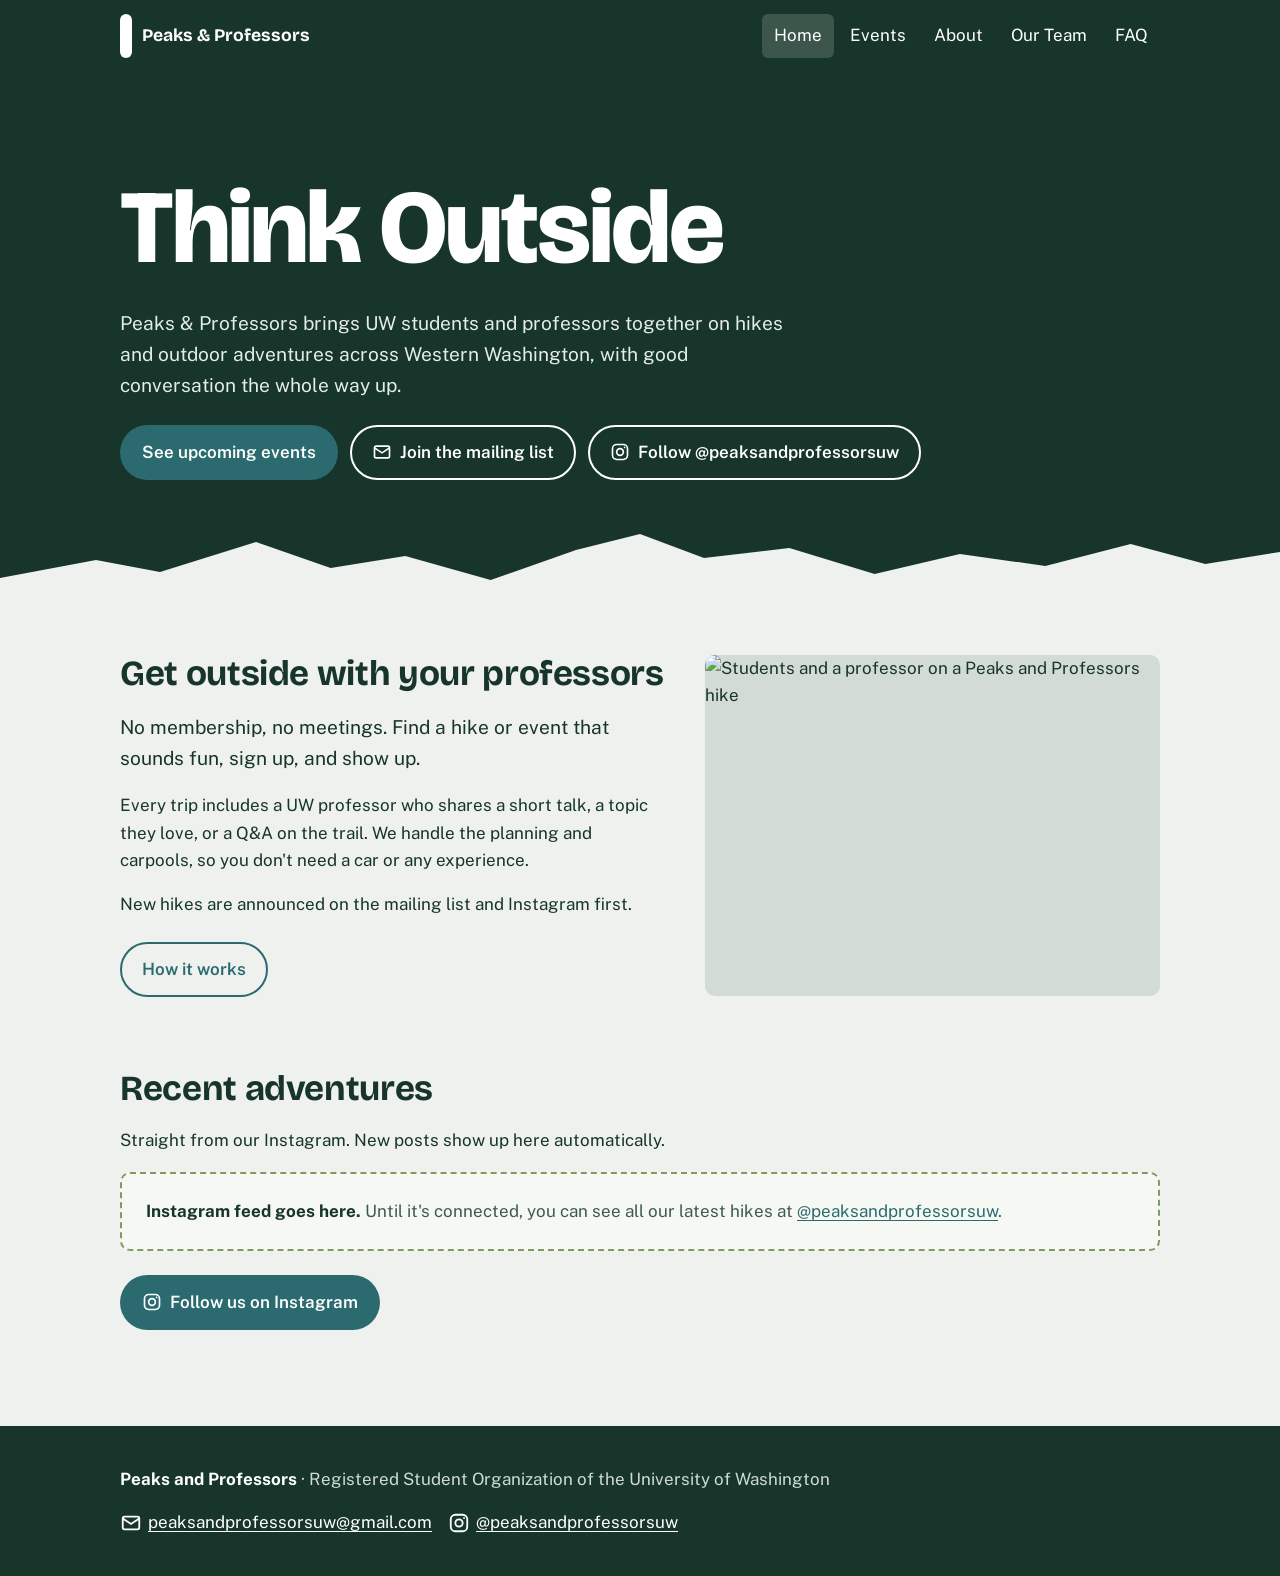
==== index.html @ 07c4d4b0 "Add files via upload" ====
<!doctype html>
<html lang="en">
<head>
  <meta charset="utf-8">
  <meta name="viewport" content="width=device-width, initial-scale=1">
  <title>Peaks and Professors UW</title>
  <meta name="description" content="A UW student organization connecting students and professors through outdoor adventures in Western Washington.">
  <meta property="og:title" content="Peaks and Professors UW">
  <meta property="og:description" content="A UW student organization connecting students and professors through outdoor adventures in Western Washington.">
  <meta property="og:image" content="images/logo.png">
  <link rel="icon" href="images/logo.png">
  <link rel="preconnect" href="https://fonts.googleapis.com">
  <link rel="preconnect" href="https://fonts.gstatic.com" crossorigin>
  <link href="https://fonts.googleapis.com/css2?family=Bricolage+Grotesque:opsz,wght@12..96,700;12..96,800&family=Public+Sans:wght@400;600;700&display=swap" rel="stylesheet">
  <link rel="stylesheet" href="css/style.css">
</head>
<body>
  <a class="skip" href="#main">Skip to content</a>

  <!-- ===== MENU (same on every page) ===== -->
  <header class="site-header">
    <div class="wrap">
      <a class="brand" href="index.html"><img src="images/logo.png" alt="">Peaks &amp; Professors</a>
      <button class="nav-toggle" aria-expanded="false" aria-controls="nav">Menu</button>
      <nav class="nav" id="nav" aria-label="Main">
        <ul>
        <li><a href="index.html" aria-current="page">Home</a></li>
        <li><a href="events.html">Events</a></li>
        <li><a href="about.html">About</a></li>
        <li><a href="team.html">Our Team</a></li>
        <li><a href="faq.html">FAQ</a></li>
        </ul>
      </nav>
    </div>
  </header>

  <main id="main">
    <div class="hero">
      <div class="wrap">
        <h1>Think Outside</h1>
        <p>Peaks &amp; Professors brings UW students and professors together on hikes and outdoor adventures across Western Washington, with good conversation the whole way up.</p>
        <div class="actions">
          <a class="btn btn-primary" href="events.html">See upcoming events</a>
          <a class="btn btn-ghost" href="https://mailman11.u.washington.edu/mailman/listinfo/peaksandprofessorsuw"><svg viewBox="0 0 24 24" fill="none" stroke="currentColor" stroke-width="2" aria-hidden="true"><rect x="3" y="5" width="18" height="14" rx="2"/><path d="m3 7 9 6 9-6"/></svg>Join the mailing list</a>
          <a class="btn btn-ghost" href="https://www.instagram.com/peaksandprofessorsuw/"><svg viewBox="0 0 24 24" fill="none" stroke="currentColor" stroke-width="2" aria-hidden="true"><rect x="3" y="3" width="18" height="18" rx="5"/><circle cx="12" cy="12" r="4"/><circle cx="17.5" cy="6.5" r="1" fill="currentColor" stroke="none"/></svg>Follow @peaksandprofessorsuw</a>
        </div>
      </div>
      <svg class="ridge" viewBox="0 0 1200 70" preserveAspectRatio="none" aria-hidden="true"><path d="M0,70 L0,50 L90,32 L150,44 L240,14 L310,40 L380,28 L460,52 L540,22 L600,6 L660,30 L740,20 L820,46 L900,26 L980,38 L1060,16 L1130,36 L1200,24 L1200,70 Z"/></svg>
    </div>

    <section>
      <div class="wrap split">
        <div class="read">
          <h2>Get outside with your professors</h2>
          <p class="lede">No membership, no meetings. Find a hike or event that sounds fun, sign up, and show up.</p>
          <p>Every trip includes a UW professor who shares a short talk, a topic they love, or a Q&amp;A on the trail. We handle the planning and carpools, so you don't need a car or any experience.</p>
          <p>New hikes are announced on the mailing list and Instagram first.</p>
          <div class="actions">
            <a class="btn btn-outline" href="faq.html">How it works</a>
          </div>
        </div>
        <img src="images/group.jpg" alt="Students and a professor on a Peaks and Professors hike">
      </div>
    </section>

    <section>
      <div class="wrap">
        <h2>Recent adventures</h2>
        <p>Straight from our Instagram. New posts show up here automatically.</p>

        <!-- ===== INSTAGRAM FEED =====
             Paste the embed code from your Instagram widget service
             (SociableKIT, Tagembed, etc.) in place of the box below.
             Delete everything from <div class="todo"> to its closing </div>. -->
        <div class="todo">
          <strong>Instagram feed goes here.</strong> Until it's connected, you can see all our latest hikes at
          <a href="https://www.instagram.com/peaksandprofessorsuw/">@peaksandprofessorsuw</a>.
        </div>
        <!-- ===== END INSTAGRAM FEED ===== -->

        <div class="actions">
          <a class="btn btn-primary" href="https://www.instagram.com/peaksandprofessorsuw/"><svg viewBox="0 0 24 24" fill="none" stroke="currentColor" stroke-width="2" aria-hidden="true"><rect x="3" y="3" width="18" height="18" rx="5"/><circle cx="12" cy="12" r="4"/><circle cx="17.5" cy="6.5" r="1" fill="currentColor" stroke="none"/></svg>Follow us on Instagram</a>
        </div>
      </div>
    </section>
  </main>

  <!-- ===== FOOTER (same on every page) ===== -->
  <footer class="site-footer">
    <div class="wrap">
      <div>
        <p style="margin:0"><b style="color:#fff">Peaks and Professors</b> &middot; Registered Student Organization of the University of Washington</p>
      </div>
      <div class="socials">
        <a href="mailto:peaksandprofessorsuw@gmail.com"><svg viewBox="0 0 24 24" fill="none" stroke="currentColor" stroke-width="2" aria-hidden="true"><rect x="3" y="5" width="18" height="14" rx="2"/><path d="m3 7 9 6 9-6"/></svg>peaksandprofessorsuw@gmail.com</a>
        <a href="https://www.instagram.com/peaksandprofessorsuw/"><svg viewBox="0 0 24 24" fill="none" stroke="currentColor" stroke-width="2" aria-hidden="true"><rect x="3" y="3" width="18" height="18" rx="5"/><circle cx="12" cy="12" r="4"/><circle cx="17.5" cy="6.5" r="1" fill="currentColor" stroke="none"/></svg>@peaksandprofessorsuw</a>
      </div>
    </div>
  </footer>

  <script src="js/config.js"></script>
  <script src="js/site.js"></script>
</body>
</html>
---- css/style.css ----
/* Peaks and Professors UW — site styles
   Colors live here. Change a value once and it updates everywhere. */
:root {
  --fog: #EEF1EE;      /* page background */
  --snow: #FFFFFF;     /* panels */
  --fir: #17352A;      /* text, header */
  --fir-soft: #3E5A4E; /* secondary text */
  --lake: #2B6B70;     /* buttons and links */
  --lake-dark: #1F5357;
  --moss: #7E9C5F;     /* checkmarks, small accents */
  --line: #D3DBD5;     /* borders */
  --radius: 10px;
  --max: 1080px;
  --read: 68ch;
}

* { box-sizing: border-box; }
html { scroll-behavior: smooth; }
@media (prefers-reduced-motion: reduce) { html { scroll-behavior: auto; } }

body {
  margin: 0;
  background: var(--fog);
  color: var(--fir);
  font-family: "Public Sans", system-ui, sans-serif;
  font-size: 1.0625rem;
  line-height: 1.6;
}

h1, h2, h3 {
  font-family: "Bricolage Grotesque", "Public Sans", sans-serif;
  line-height: 1.15;
  margin: 0 0 .5em;
}
h1 { font-size: clamp(2.4rem, 6vw, 4.2rem); font-weight: 800; letter-spacing: -.02em; }
h2 { font-size: clamp(1.6rem, 3.4vw, 2.2rem); font-weight: 700; letter-spacing: -.01em; }
h3 { font-size: 1.2rem; font-weight: 700; }
p { margin: 0 0 1em; }
a { color: var(--lake); text-underline-offset: 3px; }
a:hover { color: var(--lake-dark); }
img { max-width: 100%; display: block; }

:focus-visible { outline: 3px solid var(--lake); outline-offset: 3px; border-radius: 4px; }

.skip { position: absolute; left: -999px; }
.skip:focus { left: 16px; top: 16px; background: var(--snow); padding: .5em 1em; z-index: 10; }

.wrap { max-width: var(--max); margin: 0 auto; padding: 0 20px; }
.read { max-width: var(--read); }

/* ---------- Header / menu ---------- */
.site-header { background: var(--fir); color: var(--snow); }
.site-header .wrap {
  display: flex; align-items: center; justify-content: space-between;
  gap: 16px; min-height: 72px;
}
.brand { display: flex; align-items: center; gap: 10px; color: var(--snow); text-decoration: none; font-family: "Bricolage Grotesque", sans-serif; font-weight: 700; font-size: 1.1rem; }
.brand img { height: 44px; width: auto; background: var(--snow); border-radius: 6px; padding: 2px 6px; }
.nav-toggle { display: none; background: none; border: 1px solid rgba(255,255,255,.4); color: var(--snow); border-radius: 6px; padding: 6px 12px; font: inherit; cursor: pointer; }
.nav ul { list-style: none; margin: 0; padding: 0; display: flex; gap: 4px; }
.nav a { color: var(--snow); text-decoration: none; padding: 8px 12px; border-radius: 6px; display: block; }
.nav a:hover { background: rgba(255,255,255,.1); color: var(--snow); }
.nav a[aria-current="page"] { background: rgba(255,255,255,.16); }

@media (max-width: 760px) {
  .nav-toggle { display: block; }
  .nav { display: none; position: absolute; left: 0; right: 0; top: 72px; background: var(--fir); padding: 8px 20px 16px; z-index: 5; }
  .nav.open { display: block; }
  .nav ul { flex-direction: column; }
  .site-header { position: relative; }
}

/* ---------- Page title with ridgeline ---------- */
.page-title { background: var(--fir); color: var(--snow); padding: 48px 0 0; }
.page-title p { color: #CFDCD4; max-width: var(--read); font-size: 1.15rem; }
.ridge { display: block; width: 100%; height: 70px; margin-top: 24px; }
.ridge path { fill: var(--fog); }

/* ---------- Home hero ---------- */
.hero {
  position: relative; color: var(--snow);
  background: var(--fir) url("../images/hero.jpg") center 40% / cover no-repeat;
}
.hero::before { content: ""; position: absolute; inset: 0; background: linear-gradient(180deg, rgba(23,53,42,.55), rgba(23,53,42,.8)); }
.hero .wrap { position: relative; padding-top: 96px; padding-bottom: 24px; }
.hero h1 { font-size: clamp(3rem, 10vw, 6.5rem); margin-bottom: .2em; }
.hero p { max-width: 56ch; font-size: 1.2rem; color: #E4ECE7; }
.hero .ridge { position: relative; }

/* ---------- Buttons ---------- */
.actions { display: flex; flex-wrap: wrap; gap: 12px; margin-top: 24px; }
.btn {
  display: inline-flex; align-items: center; gap: 8px;
  padding: 12px 20px; border-radius: 999px; font-weight: 600;
  text-decoration: none; border: 2px solid transparent;
}
.btn-primary { background: var(--lake); color: var(--snow); }
.btn-primary:hover { background: var(--lake-dark); color: var(--snow); }
.btn-ghost { border-color: currentColor; color: var(--snow); }
.btn-ghost:hover { background: rgba(255,255,255,.12); color: var(--snow); }
.btn-outline { border-color: var(--lake); color: var(--lake); }
.btn-outline:hover { background: var(--lake); color: var(--snow); }
.btn svg { width: 20px; height: 20px; }

/* ---------- Sections ---------- */
section { padding: 56px 0; }
section + section { padding-top: 16px; }
.panel { background: var(--snow); border: 1px solid var(--line); border-radius: var(--radius); padding: 28px; }
.split { display: grid; grid-template-columns: 1.2fr 1fr; gap: 40px; align-items: center; }
.split img { border-radius: var(--radius); aspect-ratio: 4/3; object-fit: cover; width: 100%; background: var(--line); }
@media (max-width: 760px) { .split { grid-template-columns: 1fr; gap: 24px; } }

.lede { font-size: 1.2rem; }

/* Placeholder box: clearly marks spots that still need real content */
.todo {
  border: 2px dashed var(--moss); border-radius: var(--radius);
  background: #F6F9F3; padding: 24px; color: var(--fir-soft);
}
.todo strong { color: var(--fir); }

/* ---------- Calendar ---------- */
.calendar-frame { width: 100%; height: 640px; border: 1px solid var(--line); border-radius: var(--radius); background: var(--snow); }
@media (max-width: 600px) { .calendar-frame { height: 520px; } }

/* ---------- Steps (real sequence, so numbered) ---------- */
.steps { list-style: none; counter-reset: step; padding: 0; margin: 0; display: grid; gap: 16px; }
.steps li { counter-increment: step; position: relative; padding-left: 52px; }
.steps li::before {
  content: counter(step); position: absolute; left: 0; top: 0;
  width: 36px; height: 36px; border-radius: 50%;
  background: var(--fir); color: var(--snow);
  display: grid; place-items: center; font-weight: 700;
}
.steps p { margin: 0; }

/* ---------- Photo strip ---------- */
.photos { display: grid; grid-template-columns: repeat(3, 1fr); gap: 12px; }
.photos img { aspect-ratio: 1; object-fit: cover; border-radius: var(--radius); width: 100%; background: var(--line); }
@media (max-width: 600px) { .photos { grid-template-columns: 1fr 1fr; } .photos img:last-child { display: none; } }

/* ---------- Reviews ---------- */
.reviews { display: grid; grid-template-columns: repeat(auto-fit, minmax(260px, 1fr)); gap: 20px; }
.review { margin: 0; padding: 24px; background: var(--snow); border-left: 4px solid var(--moss); border-radius: 0 var(--radius) var(--radius) 0; }
.review blockquote { margin: 0 0 16px; font-size: 1.1rem; }
.review figcaption { font-size: .95rem; color: var(--fir-soft); }
.review figcaption b { color: var(--fir); display: block; }

/* ---------- Team ---------- */
.roster { list-style: none; padding: 0; margin: 0; display: grid; grid-template-columns: repeat(auto-fill, minmax(180px, 1fr)); gap: 24px 20px; }
.person { text-align: center; }
.person .avatar {
  width: 120px; height: 120px; margin: 0 auto 10px; border-radius: 50%;
  object-fit: cover; background: var(--fir); color: var(--snow);
  display: grid; place-items: center;
  font-family: "Bricolage Grotesque", sans-serif; font-size: 2rem; font-weight: 700;
}
.person b { display: block; }
.person span { color: var(--fir-soft); font-size: .95rem; }
.alumni { display: grid; grid-template-columns: repeat(auto-fit, minmax(240px, 1fr)); gap: 24px; }
.alumni h3 { margin-bottom: .3em; }
.alumni p { color: var(--fir-soft); }

/* ---------- FAQ ---------- */
.faq details { background: var(--snow); border: 1px solid var(--line); border-radius: var(--radius); margin-bottom: 10px; }
.faq summary { cursor: pointer; padding: 16px 20px; font-weight: 600; list-style: none; display: flex; justify-content: space-between; gap: 12px; }
.faq summary::-webkit-details-marker { display: none; }
.faq summary::after { content: "+"; font-size: 1.4rem; line-height: 1; color: var(--lake); }
.faq details[open] summary::after { content: "–"; }
.faq details > div { padding: 0 20px 16px; }

/* ---------- Gear checklist ---------- */
.gear { columns: 2 260px; column-gap: 32px; list-style: none; padding: 0; margin: 0 0 20px; }
.gear li { break-inside: avoid; margin-bottom: 10px; }
.gear label { display: flex; gap: 10px; align-items: flex-start; cursor: pointer; }
.gear input { width: 20px; height: 20px; margin-top: 3px; accent-color: var(--moss); flex: none; }
.gear small { display: block; color: var(--fir-soft); }

/* ---------- Footer ---------- */
.site-footer { background: var(--fir); color: #CFDCD4; padding: 40px 0; margin-top: 40px; }
.site-footer .wrap { display: flex; flex-wrap: wrap; justify-content: space-between; gap: 16px; align-items: center; }
.site-footer a { color: var(--snow); }
.socials { display: flex; gap: 16px; align-items: center; }
.socials a { display: inline-flex; align-items: center; gap: 6px; }
.socials svg { width: 22px; height: 22px; }

/* ---------- Print (for the gear checklist) ---------- */
@media print {
  .site-header, .site-footer, .page-title .ridge, .no-print { display: none !important; }
  .page-title { background: none; color: #000; padding: 0; }
  body { background: #fff; }
  .panel { border: none; padding: 0; }
}
button.btn { background: none; font: inherit; cursor: pointer; }
.review.todo { border-left: 4px solid var(--moss); }
.socials { flex-wrap: wrap; }
.socials a { overflow-wrap: anywhere; }
@media (max-width: 600px) {
  .roster { grid-template-columns: repeat(2, 1fr); gap: 20px 12px; }
  .person .avatar { width: 96px; height: 96px; font-size: 1.6rem; }
}
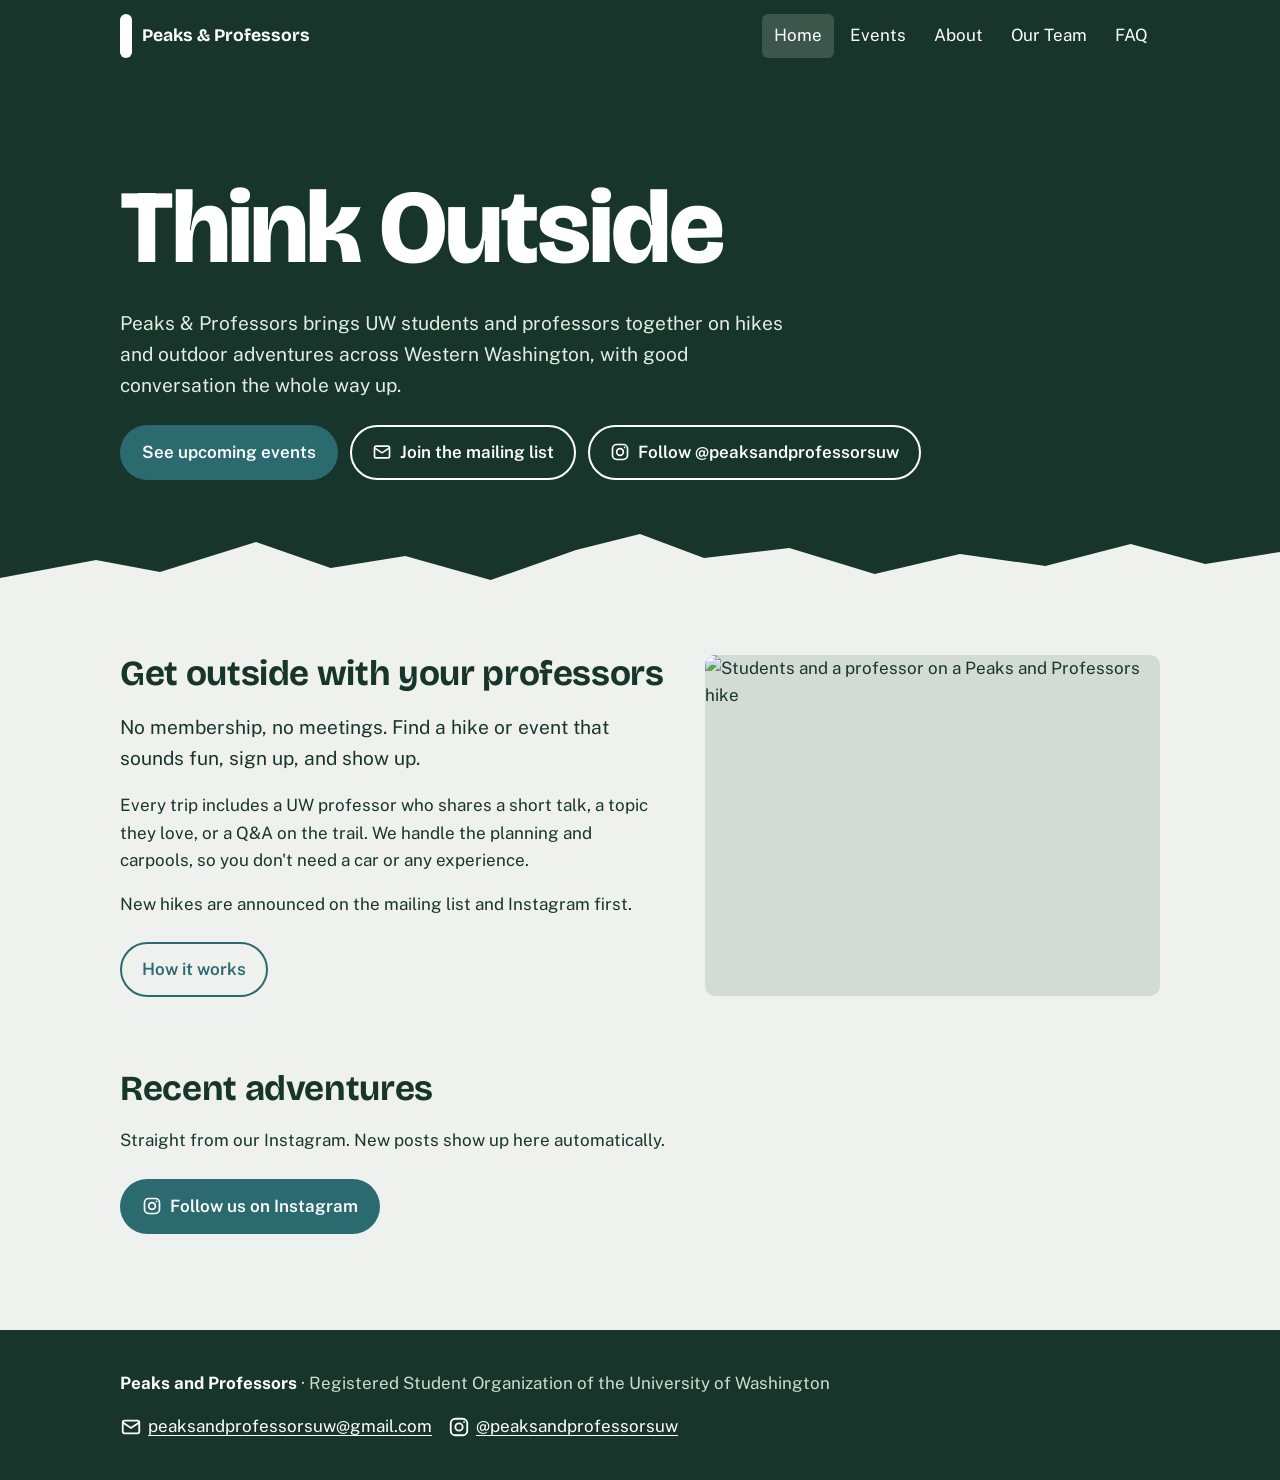
==== commit e3b5b488: "Update index.html" ====
--- a/index.html
+++ b/index.html
@@ -68,15 +68,7 @@
         <h2>Recent adventures</h2>
         <p>Straight from our Instagram. New posts show up here automatically.</p>
 
-        <!-- ===== INSTAGRAM FEED =====
-             Paste the embed code from your Instagram widget service
-             (SociableKIT, Tagembed, etc.) in place of the box below.
-             Delete everything from <div class="todo"> to its closing </div>. -->
-        <div class="todo">
-          <strong>Instagram feed goes here.</strong> Until it's connected, you can see all our latest hikes at
-          <a href="https://www.instagram.com/peaksandprofessorsuw/">@peaksandprofessorsuw</a>.
-        </div>
-        <!-- ===== END INSTAGRAM FEED ===== -->
+        <div class="sk-instagram-feed" data-embed-id="25720394"></div><script src="https://widgets.sociablekit.com/instagram-feed/widget.js" defer></script>
 
         <div class="actions">
           <a class="btn btn-primary" href="https://www.instagram.com/peaksandprofessorsuw/"><svg viewBox="0 0 24 24" fill="none" stroke="currentColor" stroke-width="2" aria-hidden="true"><rect x="3" y="3" width="18" height="18" rx="5"/><circle cx="12" cy="12" r="4"/><circle cx="17.5" cy="6.5" r="1" fill="currentColor" stroke="none"/></svg>Follow us on Instagram</a>
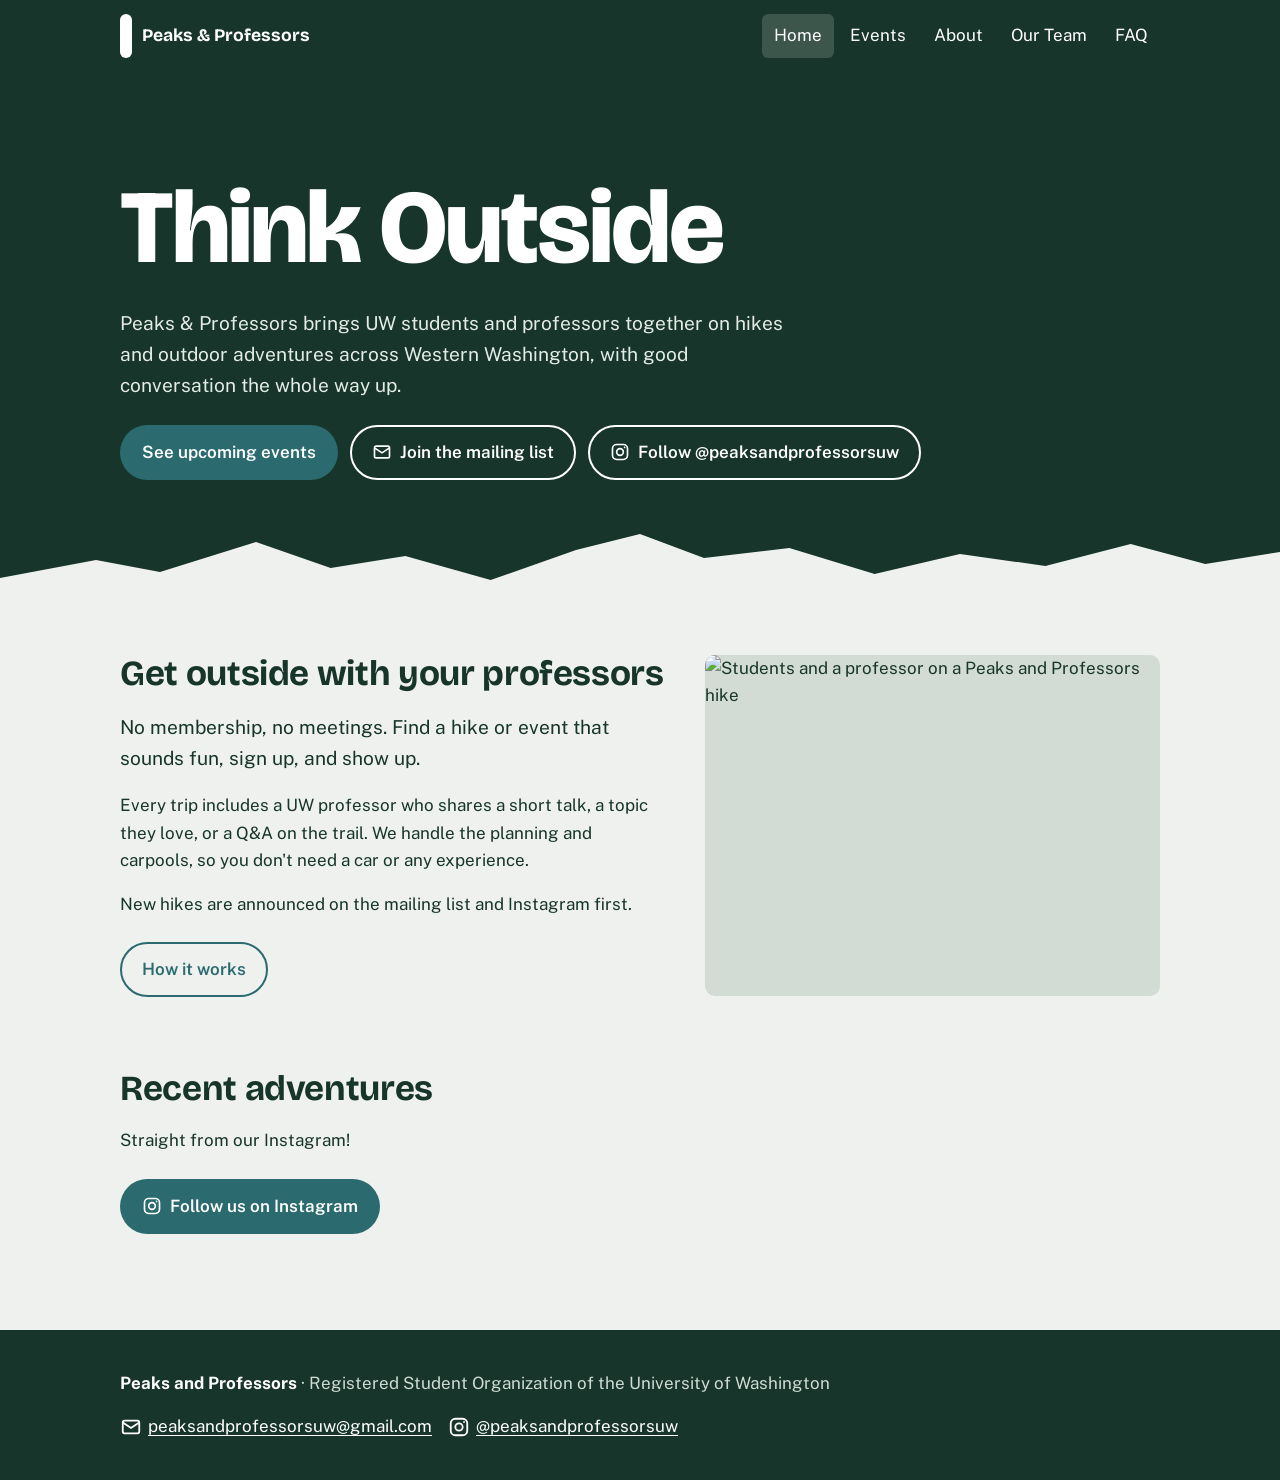
==== commit e135b215: "Update index.html" ====
--- a/index.html
+++ b/index.html
@@ -66,7 +66,7 @@
     <section>
       <div class="wrap">
         <h2>Recent adventures</h2>
-        <p>Straight from our Instagram. New posts show up here automatically.</p>
+        <p>Straight from our Instagram!</p>
 
         <div class="sk-instagram-feed" data-embed-id="25720394"></div><script src="https://widgets.sociablekit.com/instagram-feed/widget.js" defer></script>
 
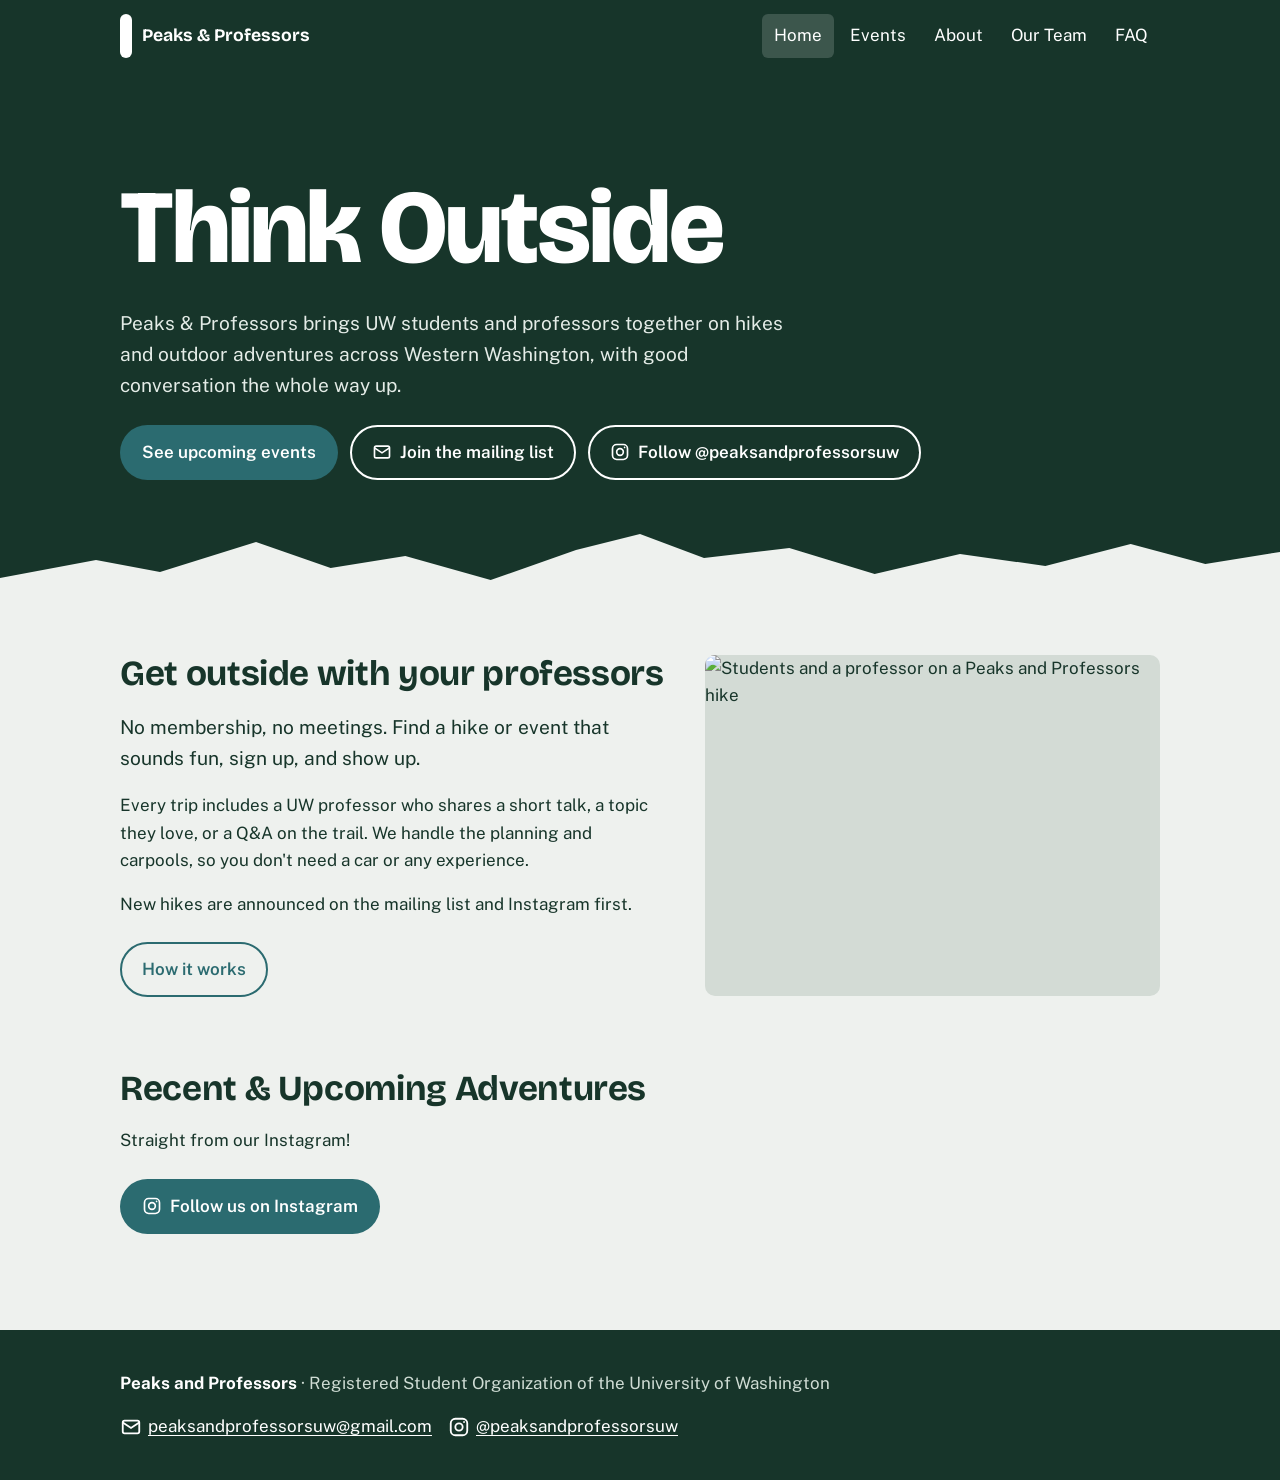
==== commit 53513ccc: "Update index.html" ====
--- a/index.html
+++ b/index.html
@@ -65,7 +65,7 @@
 
     <section>
       <div class="wrap">
-        <h2>Recent adventures</h2>
+        <h2>Recent & Upcoming Adventures</h2>
         <p>Straight from our Instagram!</p>
 
         <div class="sk-instagram-feed" data-embed-id="25720394"></div><script src="https://widgets.sociablekit.com/instagram-feed/widget.js" defer></script>
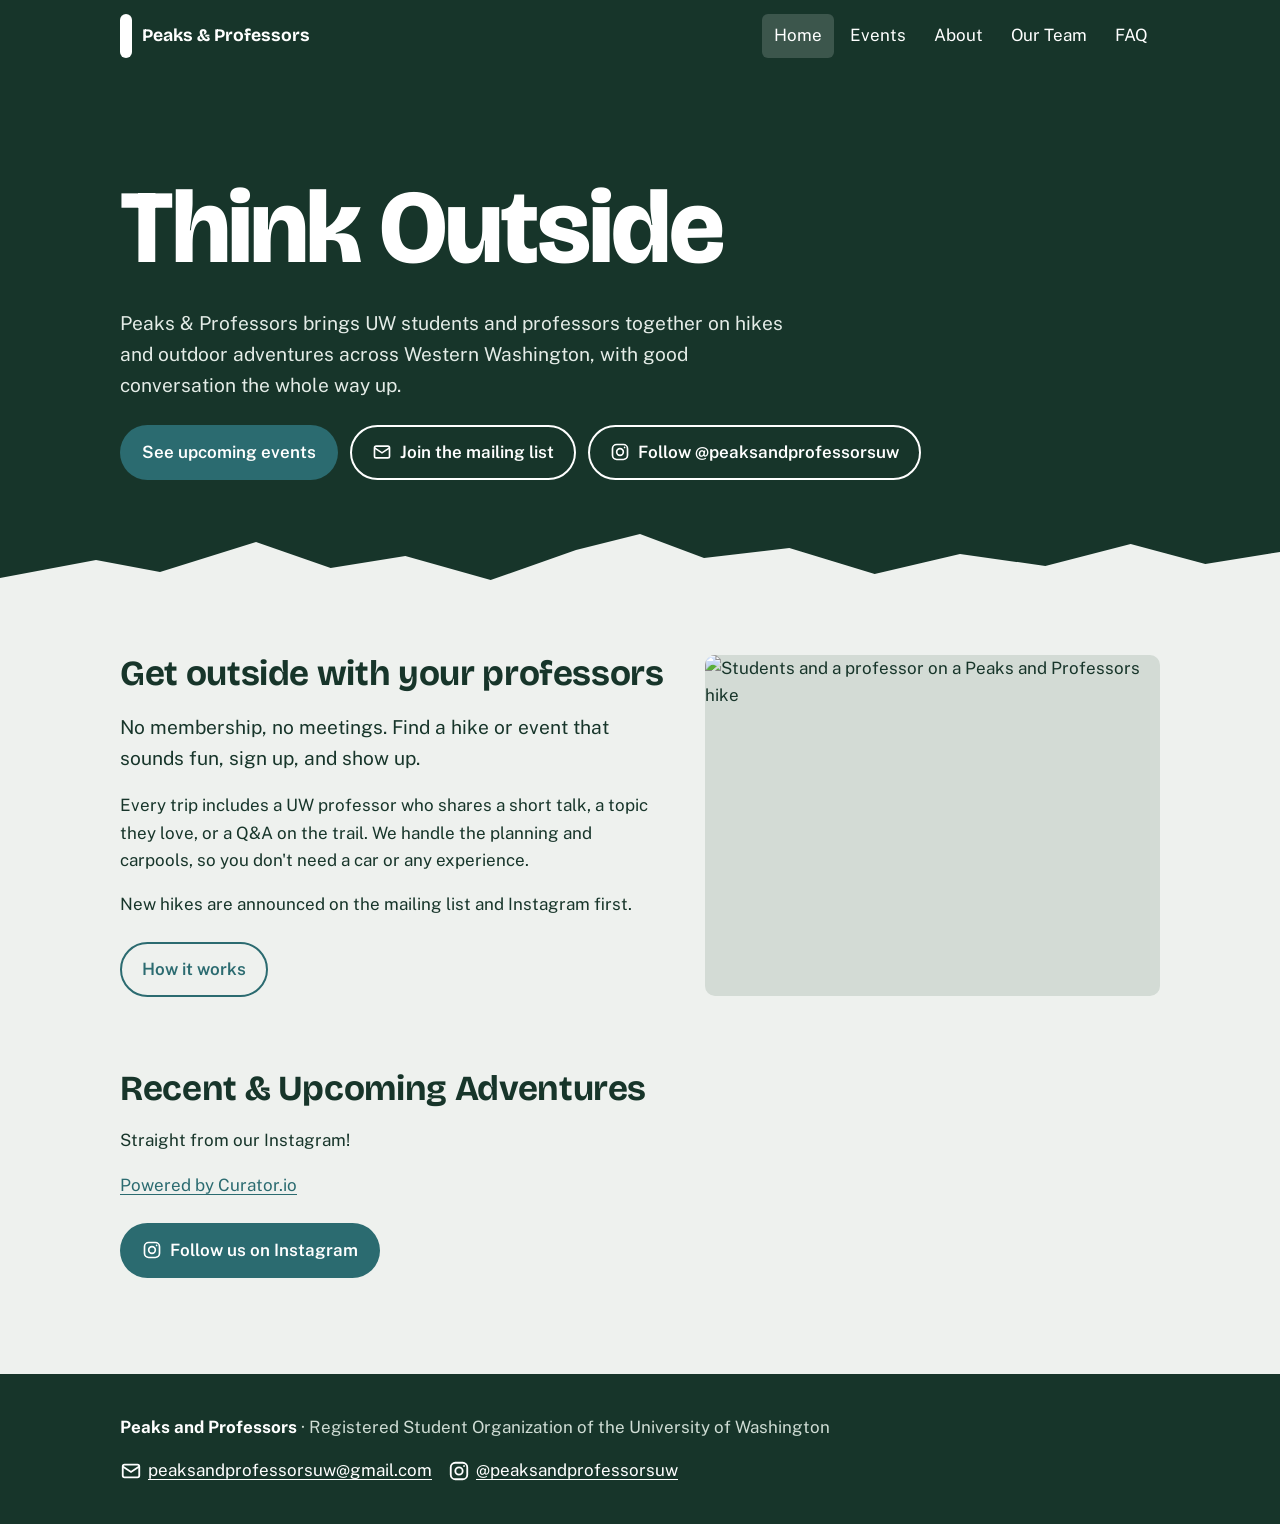
==== commit bc4307b9: "Update index.html" ====
--- a/index.html
+++ b/index.html
@@ -68,7 +68,7 @@
         <h2>Recent & Upcoming Adventures</h2>
         <p>Straight from our Instagram!</p>
 
-        <div class="sk-instagram-feed" data-embed-id="25720394"></div><script src="https://widgets.sociablekit.com/instagram-feed/widget.js" defer></script>
+        <div id="curator-feed-default-feed-layout"><a href="https://curator.io" target="_blank" class="crt-logo crt-tag">Powered by Curator.io</a></div>
 
         <div class="actions">
           <a class="btn btn-primary" href="https://www.instagram.com/peaksandprofessorsuw/"><svg viewBox="0 0 24 24" fill="none" stroke="currentColor" stroke-width="2" aria-hidden="true"><rect x="3" y="3" width="18" height="18" rx="5"/><circle cx="12" cy="12" r="4"/><circle cx="17.5" cy="6.5" r="1" fill="currentColor" stroke="none"/></svg>Follow us on Instagram</a>
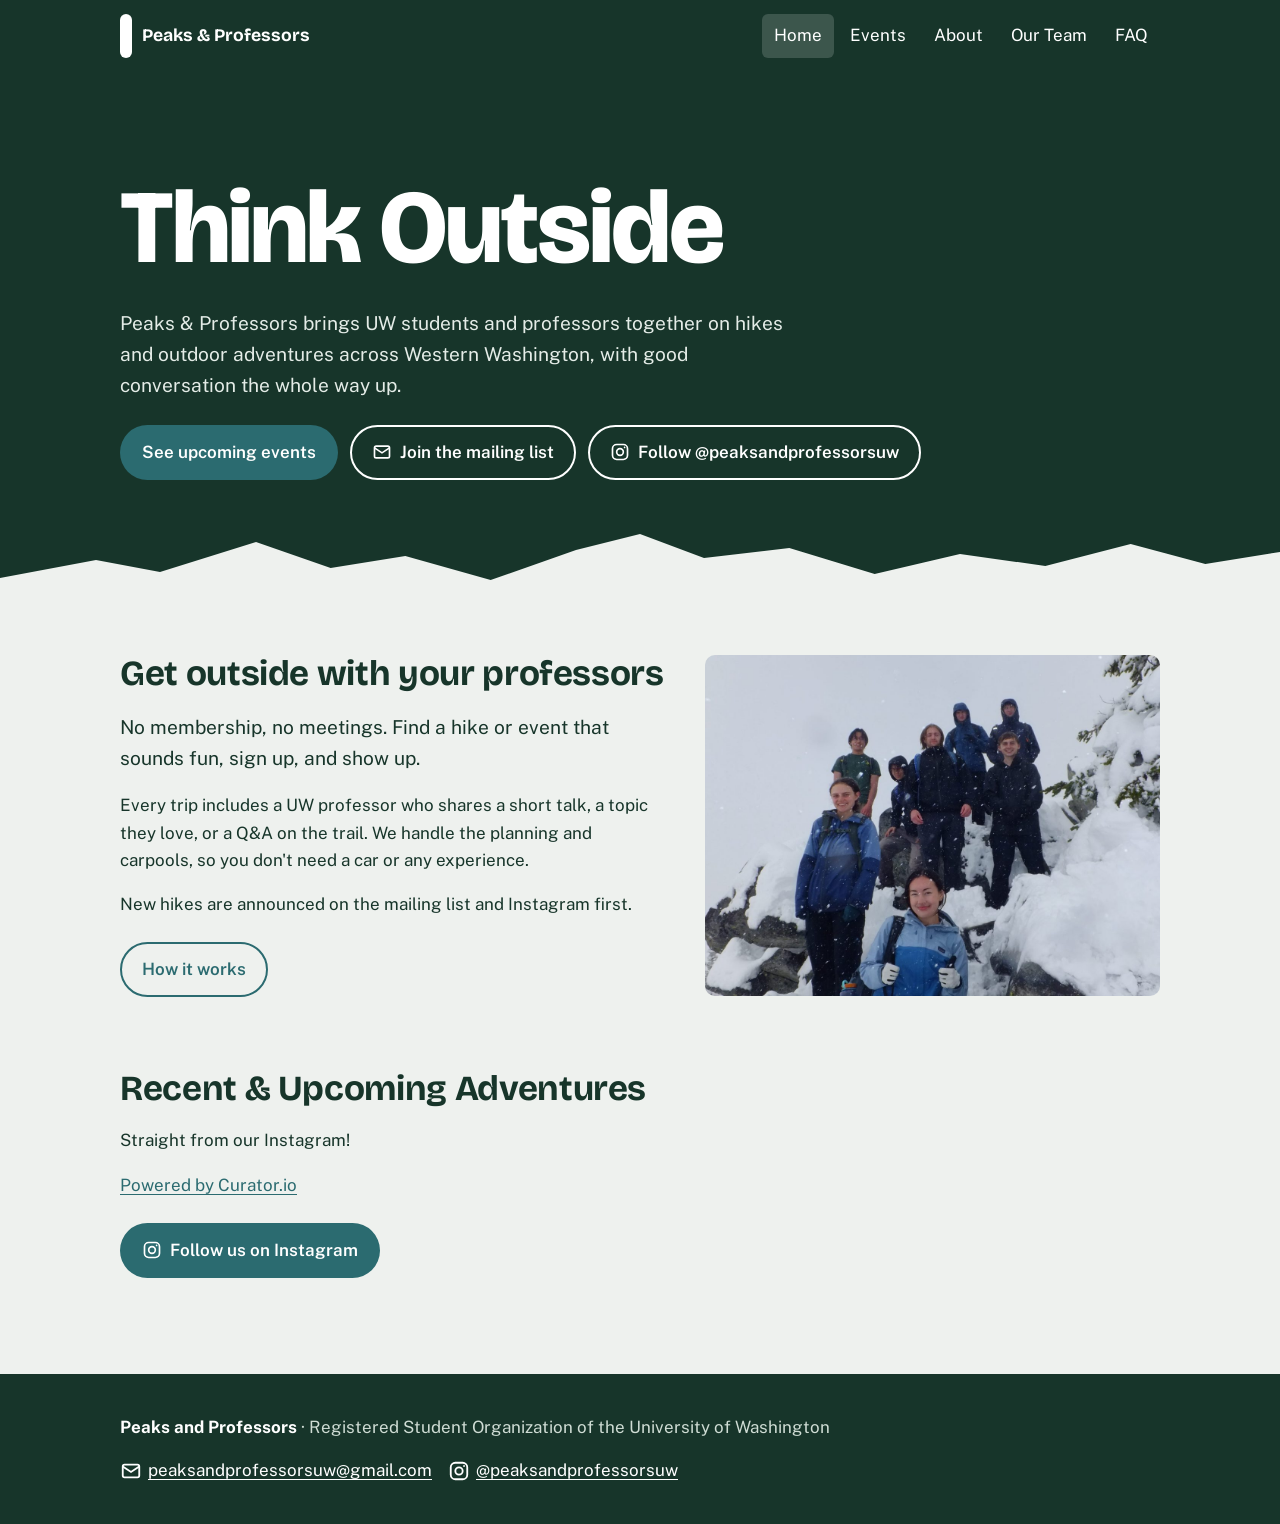
==== commit ccf30445: "Add files via upload" ====
--- a/index.html
+++ b/index.html
@@ -37,12 +37,14 @@
   <main id="main">
     <div class="hero">
       <div class="wrap">
+        <div class="glass">
         <h1>Think Outside</h1>
         <p>Peaks &amp; Professors brings UW students and professors together on hikes and outdoor adventures across Western Washington, with good conversation the whole way up.</p>
         <div class="actions">
           <a class="btn btn-primary" href="events.html">See upcoming events</a>
           <a class="btn btn-ghost" href="https://mailman11.u.washington.edu/mailman/listinfo/peaksandprofessorsuw"><svg viewBox="0 0 24 24" fill="none" stroke="currentColor" stroke-width="2" aria-hidden="true"><rect x="3" y="5" width="18" height="14" rx="2"/><path d="m3 7 9 6 9-6"/></svg>Join the mailing list</a>
           <a class="btn btn-ghost" href="https://www.instagram.com/peaksandprofessorsuw/"><svg viewBox="0 0 24 24" fill="none" stroke="currentColor" stroke-width="2" aria-hidden="true"><rect x="3" y="3" width="18" height="18" rx="5"/><circle cx="12" cy="12" r="4"/><circle cx="17.5" cy="6.5" r="1" fill="currentColor" stroke="none"/></svg>Follow @peaksandprofessorsuw</a>
+        </div>
         </div>
       </div>
       <svg class="ridge" viewBox="0 0 1200 70" preserveAspectRatio="none" aria-hidden="true"><path d="M0,70 L0,50 L90,32 L150,44 L240,14 L310,40 L380,28 L460,52 L540,22 L600,6 L660,30 L740,20 L820,46 L900,26 L980,38 L1060,16 L1130,36 L1200,24 L1200,70 Z"/></svg>
@@ -65,10 +67,20 @@
 
     <section>
       <div class="wrap">
-        <h2>Recent & Upcoming Adventures</h2>
+        <h2>Recent &amp; Upcoming Adventures</h2>
         <p>Straight from our Instagram!</p>
 
+        <!-- ===== INSTAGRAM FEED (from Curator.io — manage the look at curator.io) ===== -->
         <div id="curator-feed-default-feed-layout"><a href="https://curator.io" target="_blank" class="crt-logo crt-tag">Powered by Curator.io</a></div>
+        <script type="text/javascript">
+        /* curator-feed-default-feed-layout */
+        (function(){
+        var i,e,d=document,s="script";i=d.createElement("script");i.async=1;i.charset="UTF-8";
+        i.src="https://cdn.curator.io/published/7db449aa-2c1d-4571-8631-eee86add4d89.js";
+        e=d.getElementsByTagName(s)[0];e.parentNode.insertBefore(i, e);
+        })();
+        </script>
+        <!-- ===== END INSTAGRAM FEED ===== -->
 
         <div class="actions">
           <a class="btn btn-primary" href="https://www.instagram.com/peaksandprofessorsuw/"><svg viewBox="0 0 24 24" fill="none" stroke="currentColor" stroke-width="2" aria-hidden="true"><rect x="3" y="3" width="18" height="18" rx="5"/><circle cx="12" cy="12" r="4"/><circle cx="17.5" cy="6.5" r="1" fill="currentColor" stroke="none"/></svg>Follow us on Instagram</a>
